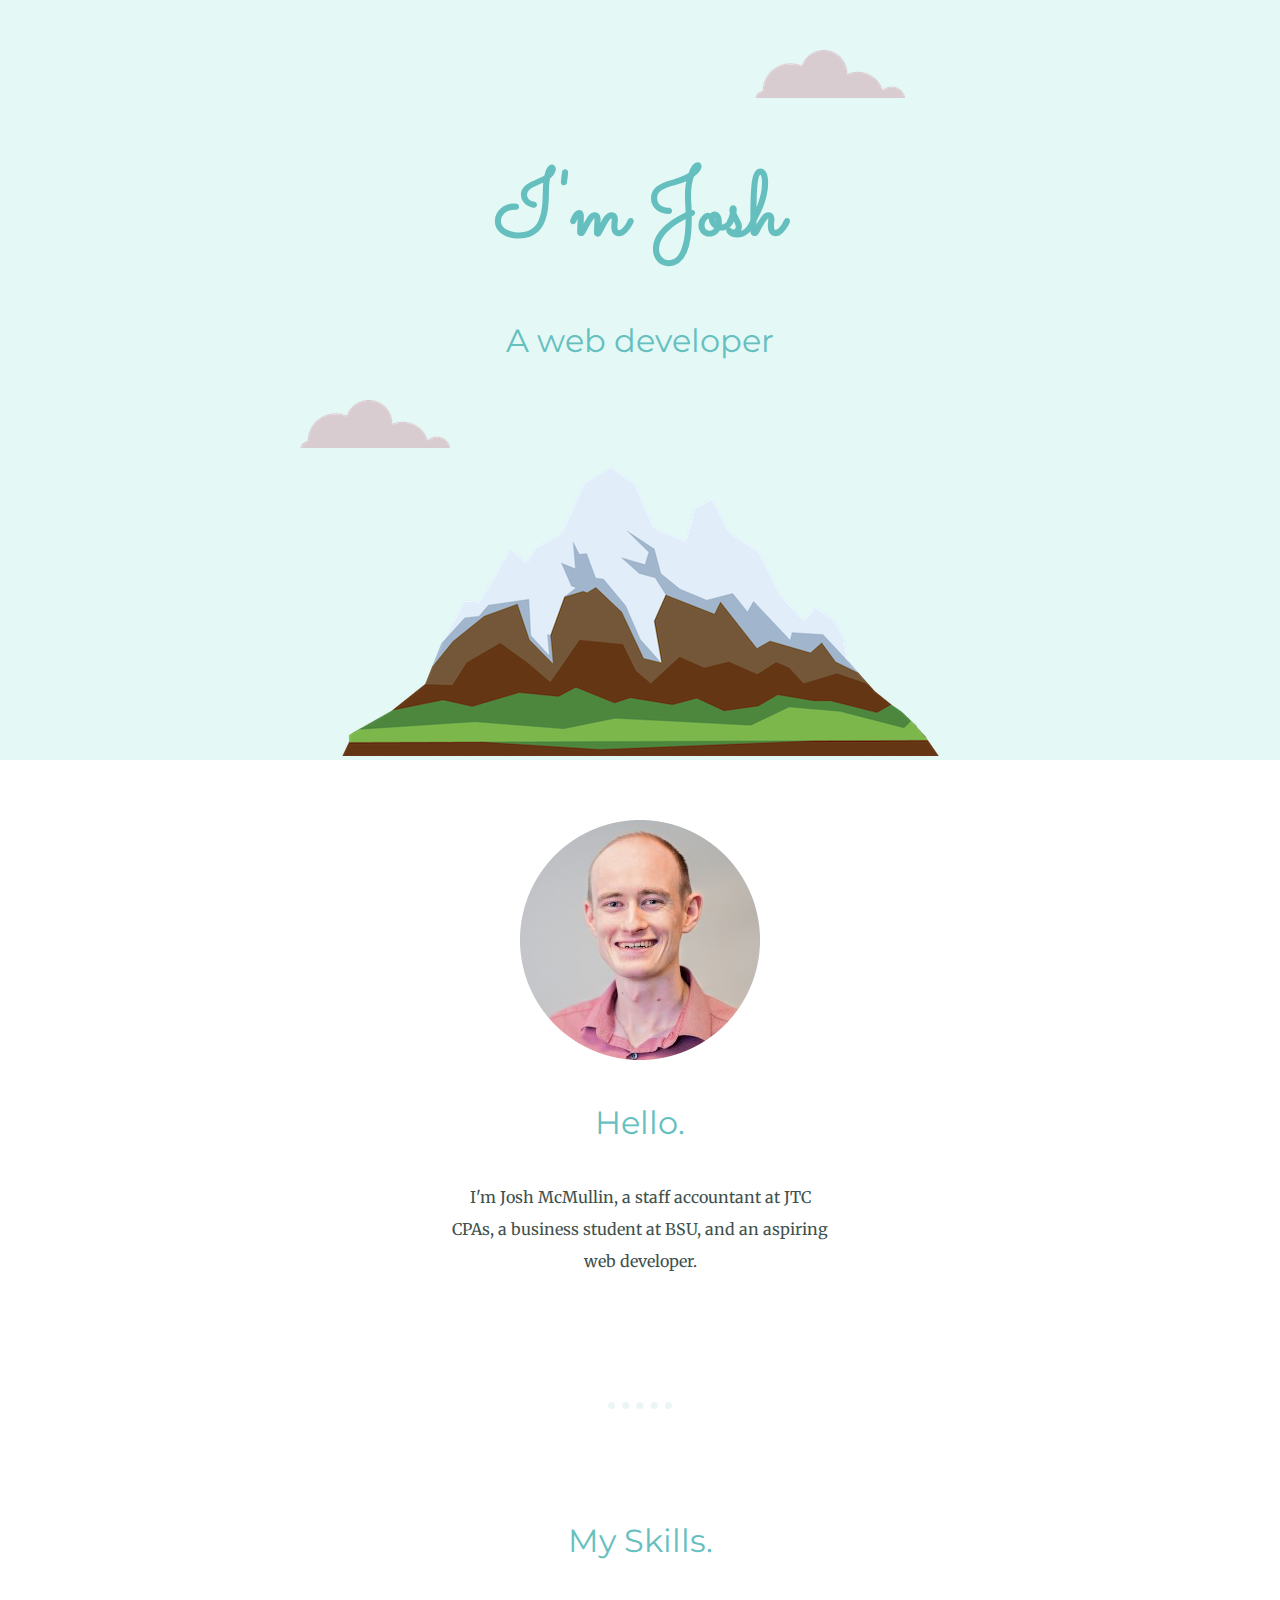
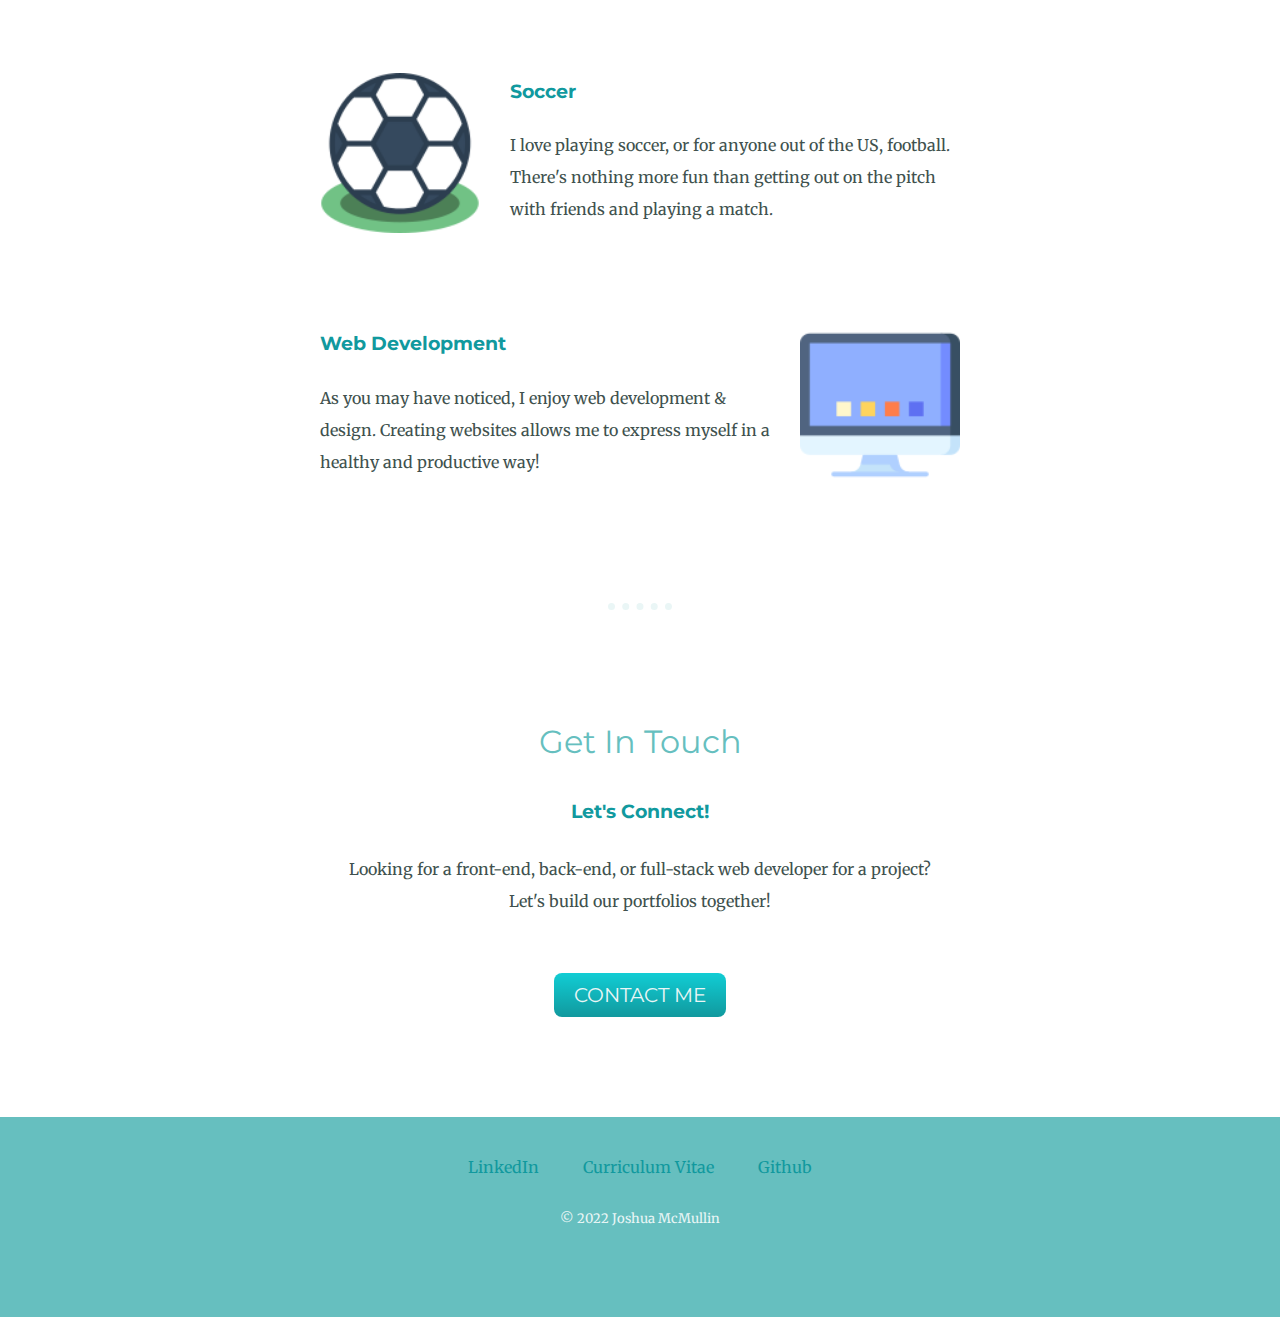
==== index.html @ 193b1c3e "initial commit" ====
<!DOCTYPE html>
<html lang="en" dir="ltr">

<head>
  <meta charset="utf-8">
  <link rel="stylesheet" href="css/styles.css">
  <link rel="icon" href="favicon.ico">
  <!-- embedding from fonts.google.com to allow anyone to view with the font I choose -->
  <link rel="preconnect" href="https://fonts.googleapis.com">
  <link rel="preconnect" href="https://fonts.gstatic.com" crossorigin>
  <link href="https://fonts.googleapis.com/css2?family=Merriweather&family=Montserrat&family=Sacramento&display=swap" rel="stylesheet">

  <title>Josh McMullin</title>
</head>

<body>
  <div class="top-container">
    <img src="images/cloud.png" alt="cloud-img" class="top-cloud">
    <h1>I'm Josh</h1>
    <h2>A web developer</h2>
    <img src="images/cloud.png" alt="cloud-img" class="bottom-cloud">
    <img src="images/mountain.png" alt="mountain-img">
  </div>

  <div class="middle-container">
    <div class="profile">
      <img src="images/josh.png" alt="josh-profile-pic">
      <h2>Hello.</h2>
      <p class="intro">I'm Josh McMullin, a staff accountant at JTC CPAs, a business student at BSU, and an aspiring web developer.</p>
    </div>

    <hr>
    <div class="skills">
      <h2>My Skills.</h2>
      <div class="skill-row">
        <img class="soccer-skill" src="images/football.png" alt="soccer-ball-img">
        <h3>Soccer</h3>
        <p>I love playing soccer, or for anyone out of the US, football. There's nothing more fun than getting out on the pitch with friends and playing a match.</p>
      </div>

      <div class="skill-row">
        <img class="computer-skill" src="images/desktop.png" alt="computer-img">
        <h3>Web Development</h3>
        <p>As you may have noticed, I enjoy web development & design. Creating websites allows me to express myself in a healthy and productive way!</p>
      </div>

    </div>

    <hr>
    <div class="contact-me">
      <h2>Get In Touch</h2>
      <h3 class="lets-connect">Let's Connect!</h3>
      <p class="contact-text">Looking for a front-end, back-end, or full-stack web developer for a project?<br /> Let's build our portfolios together!</p>
      <a class="btn" href="mailto:josh.a.mcmullin@gmail.com">CONTACT ME</a>
    </div>

  </div>

  <div class="bottom-container">
    <a class="footer-link" href="https://www.linkedin.com/in/josh-mcmullin-984296236/">LinkedIn</a>
    <a class="footer-link" href="https://joshmcmullin.github.io/cv/">Curriculum Vitae</a>
    <a class="footer-link" href="https://github.com/joshmcmullin">Github</a>

    <p class="copyright">© 2022 Joshua McMullin</p>
  </div>

</body>

</html>
---- css/styles.css ----
body {
  color: #40514E;
  text-align: center;
  font-family: "Merriweather", serif;
  margin: 0;
}

h1 {
  font-size: 5.625rem;
  font-family: "Sacramento", cursive;
  margin: 50px auto 0 auto;
  color: #66BFBF;
}

h2 {
  font-size: 2rem;
  font-family: "Montserrat", sans-serif;
  color: #66BFBF;
  font-weight: normal;
  line-height: 2;
}

h3 {
  font-family: "Montserrat", sans-serif;
  color: #11999E;
}

hr {
  color: #EAF6F6;
  width: 5%;
  margin: 125px auto 100px;
  border: none;
  border-top: dotted;
  border-width: 7px;
}

a {
  color: #11999E;
}

a:hover {
  color: #EAF6F6;
}

.intro {
  width: 30%;
  margin: 0 auto;
  line-height: 2;
}

.soccer-skill {
  width: 25%;
  float: left;
  margin-right: 30px;
}

.computer-skill {
  width: 25%;
  float: right;
  margin-left: 30px;
}

.skill-row {
  width: 50%;
  margin: 100px auto;
  text-align: left;
  line-height: 2;
}

.copyright {
  font-size: 0.8125em;
  color: #EAF6F6;
}

.lets-connect {
  margin-bottom: 30px;
}

.top-container {
  background-color: #E4F9F5;
  position: relative;
  padding-top: 100px;
  margin-bottom: 60px;
}

.top-cloud {
  position: absolute;
  right: 375px;
  top: 50px;
}

.bottom-cloud {
  position: absolute;
  top: 400px;
  left: 300px;
}

.bottom-container {
  background-color: #66BFBF;
  height: 200px;
}

.contact-text {
  line-height: 2;
}

.footer-link {
  margin: 40px 20px 20px 20px;
  text-decoration: none;
  font-family: "Montserrat"sans-serif;
  display: inline-block;
}

.contact-me {
  margin: 60px 0 60px 0;
}

.btn {
  display: inline-block;
  margin: 40px;
  background: #11cdd4;
  background-image: -webkit-linear-gradient(top, #11cdd4, #11999e);
  background-image: -moz-linear-gradient(top, #11cdd4, #11999e);
  background-image: -ms-linear-gradient(top, #11cdd4, #11999e);
  background-image: -o-linear-gradient(top, #11cdd4, #11999e);
  background-image: linear-gradient(to bottom, #11cdd4, #11999e);
  -webkit-border-radius: 8;
  -moz-border-radius: 8;
  border-radius: 8px;
  font-family: "Montserrat", sans-serif;
  color: #EAF6F6;
  font-size: 20px;
  padding: 10px 20px 10px 20px;
  text-decoration: none;
}

.btn:hover {
  background: #30e3cb;
  background-image: -webkit-linear-gradient(top, #30e3cb, #2bc4ad);
  background-image: -moz-linear-gradient(top, #30e3cb, #2bc4ad);
  background-image: -ms-linear-gradient(top, #30e3cb, #2bc4ad);
  background-image: -o-linear-gradient(top, #30e3cb, #2bc4ad);
  background-image: linear-gradient(to bottom, #30e3cb, #2bc4ad);
  text-decoration: none;
}
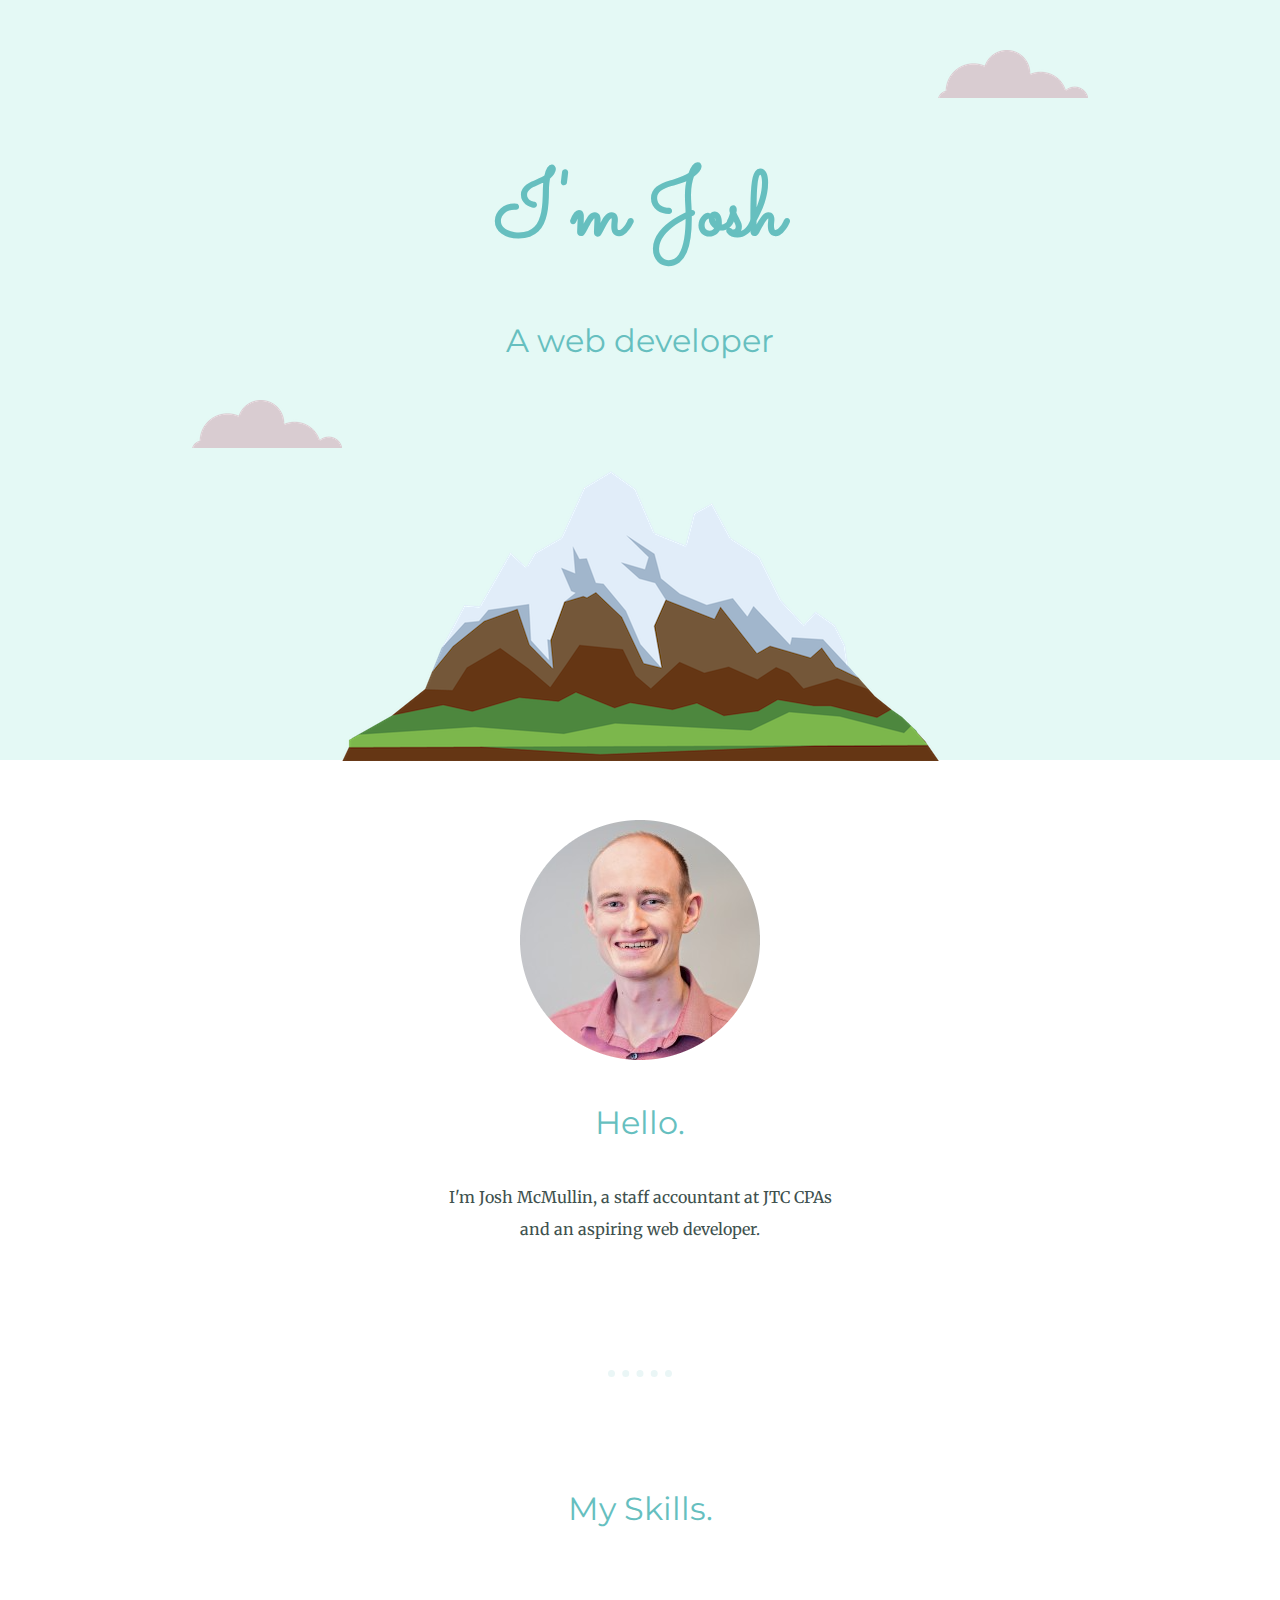
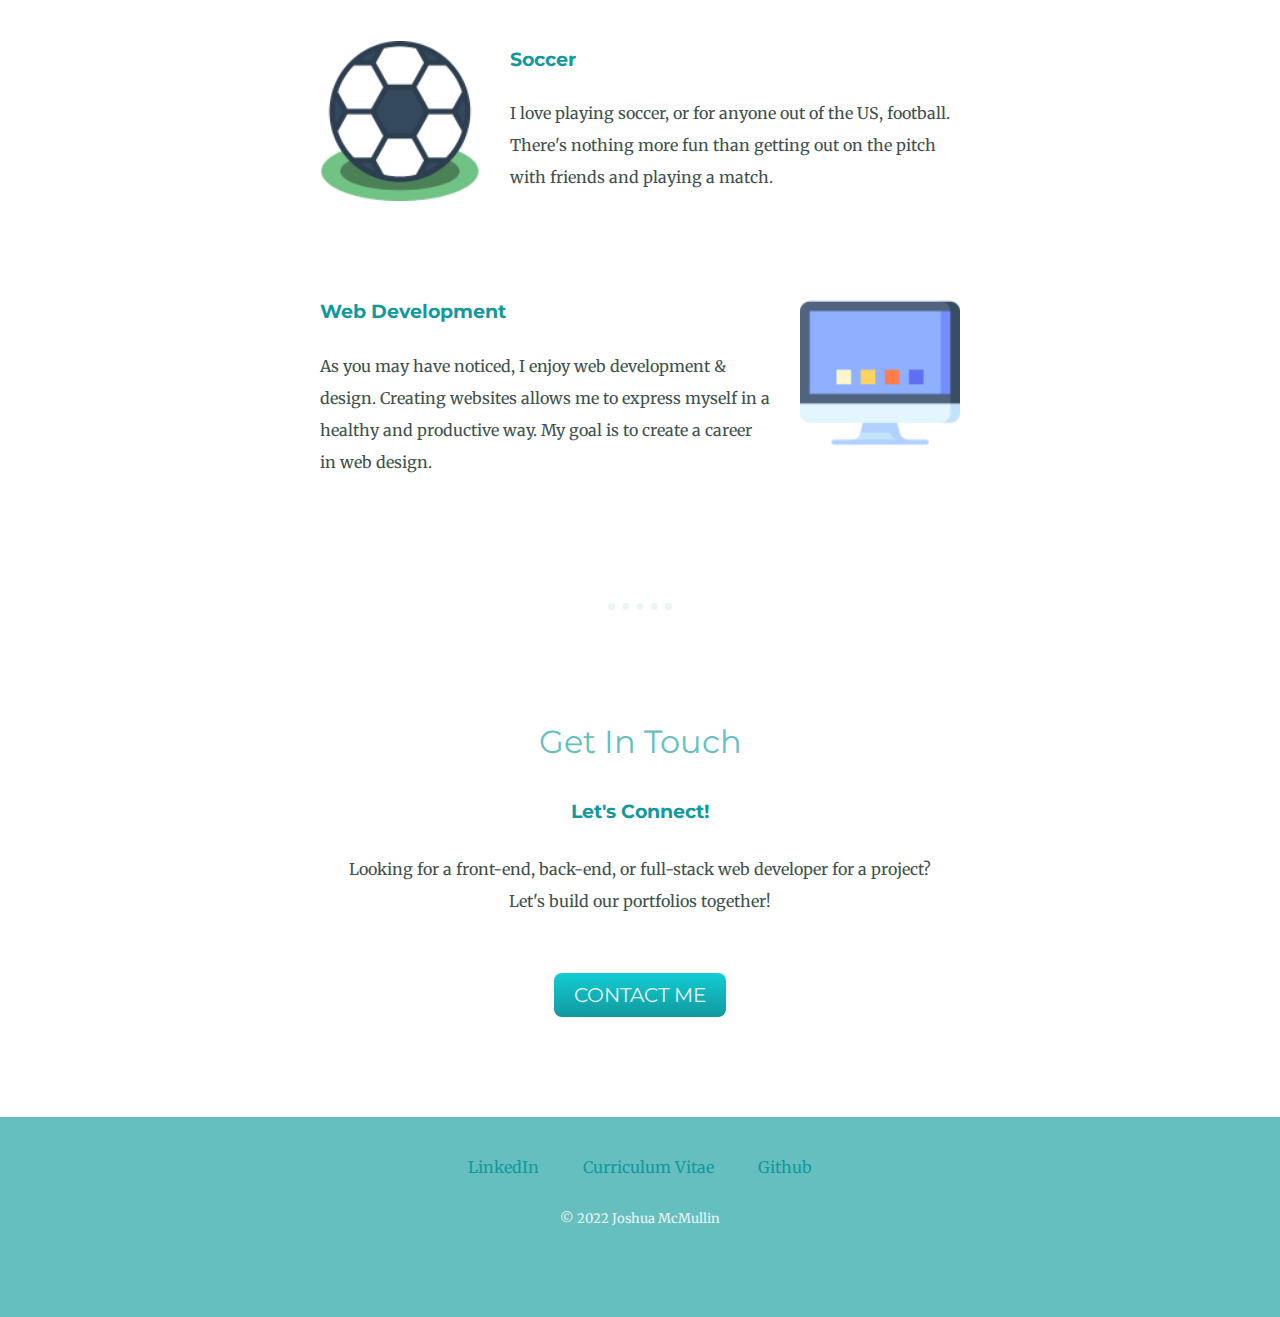
==== commit abd86370: "updated css to be responsive" ====
--- a/index.html
+++ b/index.html
@@ -18,15 +18,17 @@
     <img src="images/cloud.png" alt="cloud-img" class="top-cloud">
     <h1>I'm Josh</h1>
     <h2>A web developer</h2>
-    <img src="images/cloud.png" alt="cloud-img" class="bottom-cloud">
-    <img src="images/mountain.png" alt="mountain-img">
+    <div class="top1-container">
+      <img src="images/cloud.png" alt="cloud-img" class="bottom-cloud">
+      <img src="images/mountain.png" alt="mountain-img" class="mountain-img">
+    </div>
   </div>
 
   <div class="middle-container">
     <div class="profile">
       <img src="images/josh.png" alt="josh-profile-pic">
       <h2>Hello.</h2>
-      <p class="intro">I'm Josh McMullin, a staff accountant at JTC CPAs, a business student at BSU, and an aspiring web developer.</p>
+      <p class="intro">I'm Josh McMullin, a staff accountant at JTC CPAs and an aspiring web developer.</p>
     </div>
 
     <hr>
@@ -41,7 +43,8 @@
       <div class="skill-row">
         <img class="computer-skill" src="images/desktop.png" alt="computer-img">
         <h3>Web Development</h3>
-        <p>As you may have noticed, I enjoy web development & design. Creating websites allows me to express myself in a healthy and productive way!</p>
+        <p>As you may have noticed, I enjoy web development & design. Creating websites allows me to express myself in a healthy and productive way.
+          My goal is to create a career in web design.</p>
       </div>
 
     </div>
--- a/css/styles.css
+++ b/css/styles.css
@@ -85,14 +85,25 @@
 
 .top-cloud {
   position: absolute;
-  right: 375px;
+  right: 15%;
   top: 50px;
 }
 
 .bottom-cloud {
   position: absolute;
   top: 400px;
-  left: 300px;
+  left: 15%;
+}
+
+.mountain-img {
+  position: relative;
+  top: 5px;
+}
+
+@media only screen and (max-width: 700px) {
+  .mountain-img {
+    width: 475px;
+  }
 }
 
 .bottom-container {
